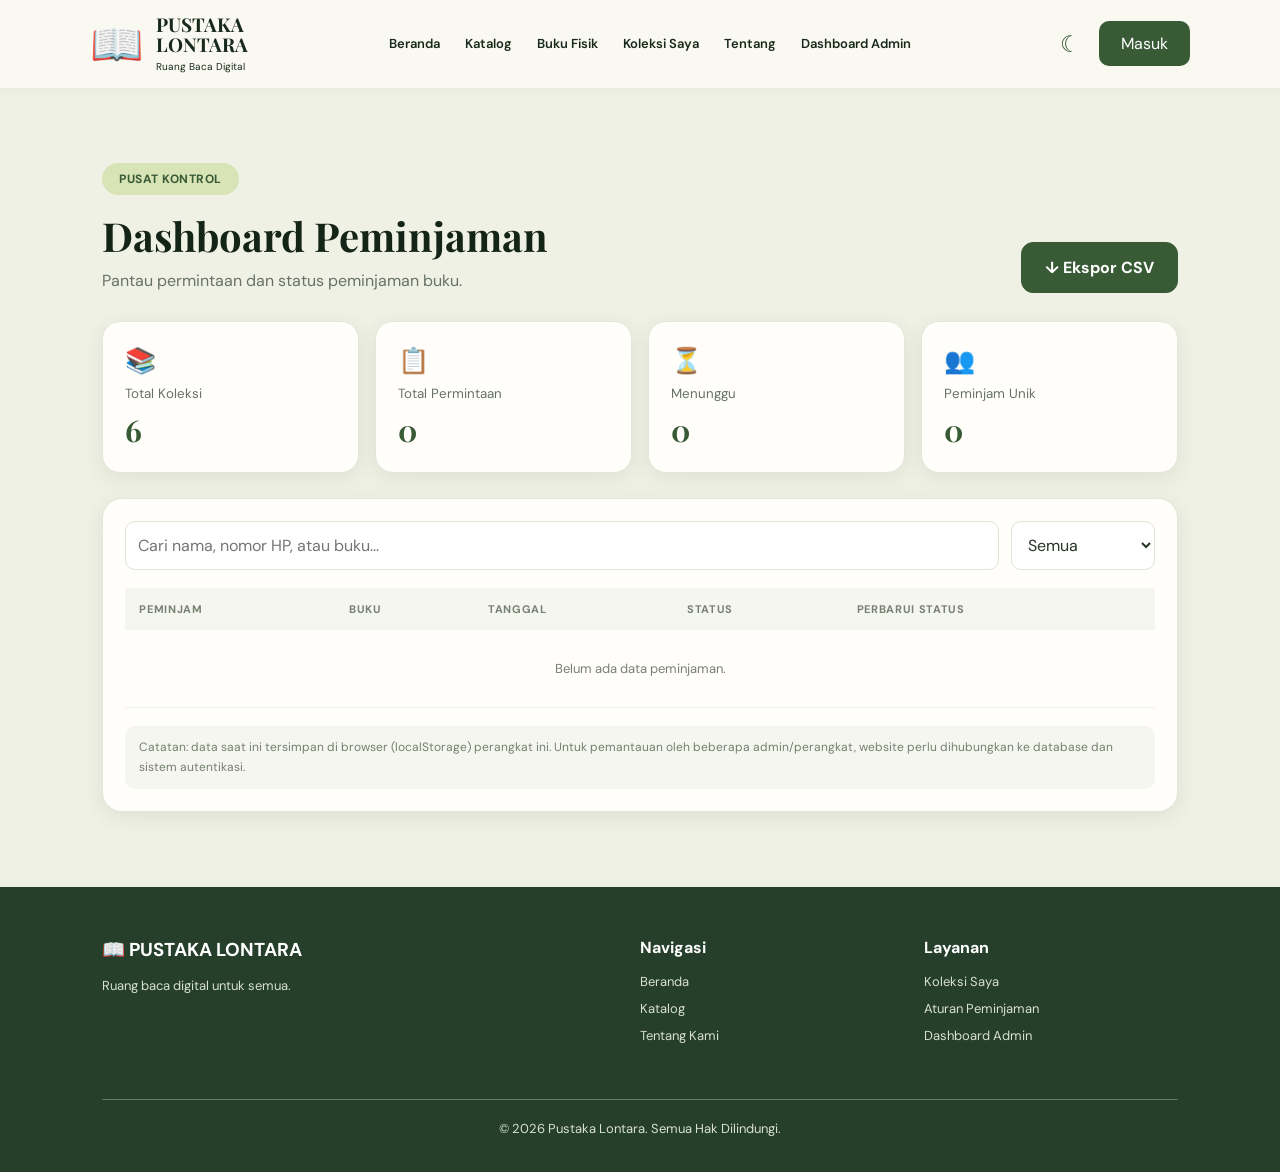
==== admin.html @ 82a14601 "Add files via upload" ====
<!DOCTYPE html><html lang="id"><head><meta charset="UTF-8"><meta name="viewport" content="width=device-width, initial-scale=1.0"><title>Dashboard Admin | Pustaka Lontara</title><link rel="stylesheet" href="style.css"><link rel="preconnect" href="https://fonts.googleapis.com"><link href="https://fonts.googleapis.com/css2?family=DM+Sans:wght@400;500;600;700&family=Playfair+Display:wght@600;700;800&display=swap" rel="stylesheet"></head><body><header class="navbar">
<a href="index.html" class="logo"><span class="logo-icon">📖</span><span><strong>PUSTAKA<br>LONTARA</strong><small>Ruang Baca Digital</small></span></a>
<nav id="navMenu"><a href="index.html">Beranda</a><a href="katalog.html">Katalog</a><a href="buku-fisik.html">Buku Fisik</a><a href="koleksi.html">Koleksi Saya</a><a href="tentang.html">Tentang</a><a href="admin.html">Dashboard Admin</a></nav>
<div class="nav-actions"><button id="themeToggle" class="theme-btn" title="Ganti tema">☾</button><button id="loginBtn" class="login-btn">Masuk</button><button id="menuToggle" class="menu-btn">☰</button></div></header><main><section class="admin-section section page-section"><div class="admin-heading"><div><span class="eyebrow">PUSAT KONTROL</span><h2>Dashboard Peminjaman</h2><p class="section-desc">Pantau permintaan dan status peminjaman buku.</p></div><button class="btn-primary" id="exportBorrow">↓ Ekspor CSV</button></div><div class="stats-grid"><article class="stat-card"><span>📚</span><small>Total Koleksi</small><strong id="statTotal">0</strong></article><article class="stat-card"><span>📋</span><small>Total Permintaan</small><strong id="statBorrow">0</strong></article><article class="stat-card"><span>⏳</span><small>Menunggu</small><strong id="statWaiting">0</strong></article><article class="stat-card"><span>👥</span><small>Peminjam Unik</small><strong id="statUsers">0</strong></article></div><div class="admin-panel"><div class="admin-tools"><input id="adminSearch" type="search" placeholder="Cari nama, nomor HP, atau buku..."><select id="statusFilter"><option>Semua</option><option>Menunggu</option><option>Disetujui</option><option>Dikembalikan</option></select></div><div class="table-wrap"><table class="borrow-table"><thead><tr><th>Peminjam</th><th>Buku</th><th>Tanggal</th><th>Status</th><th>Perbarui Status</th></tr></thead><tbody id="borrowTableBody"></tbody></table></div><p class="admin-note">Catatan: data saat ini tersimpan di browser (localStorage) perangkat ini. Untuk pemantauan oleh beberapa admin/perangkat, website perlu dihubungkan ke database dan sistem autentikasi.</p></div></section></main><footer class="footer"><div><h3>📖 PUSTAKA LONTARA</h3><p>Ruang baca digital untuk semua.</p></div><div><h4>Navigasi</h4><a href="index.html">Beranda</a><a href="katalog.html">Katalog</a><a href="tentang.html">Tentang Kami</a></div><div><h4>Layanan</h4><a href="koleksi.html">Koleksi Saya</a><a href="#" id="footerRules">Aturan Peminjaman</a><a href="admin.html">Dashboard Admin</a></div><p class="copyright">© 2026 Pustaka Lontara. Semua Hak Dilindungi.</p></footer><div class="modal" id="loginModal"><div class="modal-content"><button class="modal-close" data-close>×</button><h2>Masuk Pustaka Lontara</h2><form id="loginForm"><input id="loginName" placeholder="Nama lengkap" required><input id="loginEmail" type="email" placeholder="Email" required><button class="btn-primary" type="submit">Masuk</button></form><p class="modal-footer-text">Belum punya akun? <a href="#" id="registerBtn">Daftar di sini</a></p></div></div>
<div class="modal" id="borrowModal"><div class="modal-content"><button class="modal-close" data-close>×</button><h2>Formulir Peminjaman</h2><div id="selectedBookBadge" class="selected-book"></div><form id="borrowForm"><input id="borrowName" placeholder="Nama lengkap" required><input id="borrowPhone" type="tel" placeholder="Nomor HP / WhatsApp" required><textarea id="borrowAddress" placeholder="Alamat lengkap" required></textarea><button class="btn-primary" type="submit">Kirim Permintaan</button></form></div></div>
<div class="modal" id="rulesModal"><div class="modal-content"><button class="modal-close" data-close>×</button><h2>Aturan Peminjaman</h2><div class="rules-list"><p>1. Isi data peminjam dengan benar.</p><p>2. Tunggu konfirmasi dari admin.</p><p>3. Jaga buku yang dipinjam dengan baik.</p><p>4. Kembalikan buku sesuai waktu yang disepakati.</p></div></div></div>
<div class="modal" id="detailModal"><div class="modal-content detail-content"><button class="modal-close" data-close>×</button><img id="detailModalCover" src="" alt="Sampul buku"><div id="detailModalInfo"></div></div></div><div class="toast" id="toast"></div><script src="script.js"></script></body></html>
---- style.css ----
/* ==================================
   PUSTAKA LONTARA
   SAGE GREEN & IVORY
================================== */

:root {
  --sage: #718b58;
  --sage-dark: #385b36;
  --sage-light: #e8edda;
  --ivory: #faf9f1;
  --cream: #f0f0df;
  --text: #18291b;
  --white: #ffffff;
  --shadow: 0 5px 20px rgba(50, 70, 40, 0.09);
}

* {
  margin: 0;
  padding: 0;
  box-sizing: border-box;
}

html {
  scroll-behavior: smooth;
  scroll-padding-top: 90px;
}

body {
  font-family: "DM Sans", sans-serif;
  background: var(--ivory);
  color: var(--text);
}

a {
  text-decoration: none;
  color: inherit;
}

button,
input,
select,
textarea {
  font: inherit;
}

button {
  cursor: pointer;
}

/* NAVBAR */

.navbar {
  min-height: 85px;
  padding: 15px 7%;
  display: flex;
  align-items: center;
  justify-content: space-between;
  gap: 20px;
  background: var(--ivory);
  position: sticky;
  top: 0;
  z-index: 100;
  box-shadow: 0 2px 12px rgba(0,0,0,0.04);
}

.logo {
  display: flex;
  align-items: center;
  gap: 12px;
}

.logo-icon {
  font-size: 43px;
}

.logo strong {
  font-family: "Playfair Display", serif;
  font-size: 19px;
  line-height: 1.05;
  display: block;
}

.logo small {
  font-size: 10px;
  display: block;
  margin-top: 5px;
}

.navbar nav {
  display: flex;
  align-items: center;
  gap: 25px;
}

.navbar nav a {
  font-size: 13px;
  font-weight: 600;
  transition: 0.3s;
}

.navbar nav a:hover {
  color: var(--sage);
}

.nav-actions {
  display: flex;
  align-items: center;
  gap: 10px;
}

.theme-btn,
.menu-btn {
  border: none;
  background: transparent;
  font-size: 23px;
  color: var(--sage-dark);
  padding: 8px;
}

.login-btn {
  background: var(--sage-dark);
  color: white;
  border: none;
  padding: 12px 22px;
  border-radius: 10px;
}

.menu-btn {
  display: none;
}

/* HERO */

.hero {
  display: grid;
  grid-template-columns: 1fr 1fr;
  min-height: 510px;
  background: var(--sage-light);
  overflow: hidden;
}

.hero-content {
  padding: 75px 8% 55px 13%;
  display: flex;
  flex-direction: column;
  justify-content: center;
  align-items: flex-start;
}

.eyebrow {
  display: inline-block;
  background: #d8e3b6;
  color: var(--sage-dark);
  border-radius: 30px;
  padding: 8px 17px;
  font-size: 12px;
  font-weight: 700;
  letter-spacing: 0.5px;
}

.hero h1,
.section h2,
.about-content h2 {
  font-family: "Playfair Display", serif;
  color: #142518;
}

.hero h1 {
  font-size: clamp(36px, 4vw, 54px);
  line-height: 1.15;
  margin: 22px 0;
}

.hero-content > p {
  font-size: 16px;
  line-height: 1.7;
  color: #3d493d;
  max-width: 500px;
}

.hero-buttons {
  display: flex;
  gap: 15px;
  flex-wrap: wrap;
  margin-top: 25px;
}

.btn-primary,
.btn-outline {
  display: inline-block;
  padding: 14px 23px;
  border-radius: 12px;
  font-weight: 700;
  border: 1px solid var(--sage-dark);
  transition: 0.3s;
  text-align: center;
}

.btn-primary {
  background: var(--sage-dark);
  color: white;
}

.btn-primary:hover {
  background: #263f27;
  transform: translateY(-2px);
}

.btn-outline {
  color: var(--sage-dark);
}

.btn-outline:hover {
  background: white;
}

.hero-stats {
  display: flex;
  gap: 25px;
  margin-top: 35px;
  flex-wrap: wrap;
}

.hero-stats div {
  display: flex;
  flex-direction: column;
  border-right: 1px solid #aab99a;
  padding-right: 20px;
}

.hero-stats div:last-child {
  border: none;
}

.hero-stats strong {
  font-size: 17px;
}

.hero-stats span {
  font-size: 12px;
}

.hero-image {
  position: relative;
  min-height: 510px;
}

.hero-image > img {
  width: 100%;
  height: 100%;
  object-fit: cover;
}

.image-note {
  position: absolute;
  right: 5%;
  bottom: 15%;
  background: white;
  border-radius: 18px;
  padding: 15px 20px;
  display: flex;
  gap: 12px;
  align-items: center;
  box-shadow: var(--shadow);
}

.image-note span {
  font-size: 30px;
}

.image-note strong,
.image-note small {
  display: block;
}

.image-note small {
  font-size: 11px;
  margin-top: 4px;
}

/* SECTION UMUM */

.section {
  padding: 75px 8%;
}

.section h2 {
  font-size: clamp(28px, 4vw, 42px);
  text-align: center;
  margin: 15px 0 8px;
}

.center {
  display: table;
  margin: auto;
}

.section-desc {
  text-align: center;
  color: #687267;
  margin-bottom: 30px;
  line-height: 1.6;
}

/* KATEGORI */

.categories {
  background: #fffefa;
}

.category-grid {
  display: grid;
  grid-template-columns: repeat(4, 1fr);
  gap: 17px;
  margin-top: 35px;
}

.category-card {
  text-align: left;
  border: 1px solid #e1e5d5;
  background: #f5f6eb;
  border-radius: 20px;
  padding: 25px 20px;
  min-height: 175px;
  transition: 0.3s;
  color: var(--text);
}

.category-card:hover {
  transform: translateY(-5px);
  box-shadow: var(--shadow);
  border-color: var(--sage);
}

.category-card span {
  font-size: 35px;
  display: block;
  margin-bottom: 15px;
}

.category-card strong {
  display: block;
  font-size: 18px;
  margin-bottom: 7px;
}

.category-card small {
  font-size: 13px;
  line-height: 1.5;
  color: #5d675b;
}

/* KATALOG */

.catalog {
  background: #f0f1e5;
}

.filter-bar {
  display: flex;
  gap: 12px;
  margin: 30px 0 18px;
}

.filter-bar input {
  flex: 1;
}

.filter-bar input,
.filter-bar select,
.modal input,
.modal textarea {
  width: 100%;
  padding: 14px;
  border: 1px solid #e0e3d6;
  border-radius: 12px;
  background: white;
  outline: none;
  color: #263528;
}

.filter-bar input:focus,
.modal input:focus,
.modal textarea:focus {
  border-color: var(--sage);
}

.filter-options {
  display: flex;
  justify-content: space-between;
  flex-wrap: wrap;
  gap: 12px;
}

.filter-options > div {
  display: flex;
  flex-wrap: wrap;
  gap: 8px;
}

.filter-btn {
  padding: 9px 15px;
  border: 1px solid #cbd4bd;
  border-radius: 30px;
  background: transparent;
  color: var(--sage-dark);
  font-size: 12px;
  transition: 0.2s;
}

.filter-btn.active,
.filter-btn:hover {
  background: var(--sage-dark);
  color: white;
}

.book-count {
  margin: 25px 0 15px;
  font-size: 13px;
  color: #66705f;
}

/* KARTU BUKU */

.book-grid {
  display: grid;
  grid-template-columns: repeat(4, 1fr);
  gap: 22px;
}

.book-card {
  background: white;
  border-radius: 15px;
  overflow: hidden;
  box-shadow: var(--shadow);
  transition: 0.3s;
  min-width: 0;
}

.book-card:hover {
  transform: translateY(-5px);
}

.book-card img {
  width: 100%;
  height: 230px;
  object-fit: cover;
  display: block;
  cursor: pointer;
}

.book-card-content {
  padding: 16px;
}

.book-card-content h3 {
  font-family: "Playfair Display", serif;
  font-size: 17px;
  margin: 8px 0;
  color: #203522;
}

.book-card-content p {
  font-size: 12px;
  color: #687267;
  margin-bottom: 8px;
  line-height: 1.5;
}

.book-card button {
  width: 100%;
  padding: 10px;
  margin-top: 8px;
  background: var(--sage-dark);
  color: white;
  border: none;
  border-radius: 9px;
  transition: 0.2s;
  font-size: 12px;
  font-weight: 600;
}

.book-card button:hover {
  background: var(--sage);
}

.book-category {
  display: inline-block;
  padding: 5px 10px;
  background: var(--sage-light);
  color: var(--sage-dark);
  border-radius: 20px;
  font-size: 11px;
}

.empty-state {
  text-align: center;
  padding: 35px;
  color: #687267;
}

.empty-state span {
  font-size: 40px;
  display: block;
  margin-bottom: 10px;
}

/* BUKU FISIK */

.physical-section {
  background: #fffefa;
}

/* FAKTA MENARIK */

.fact-section {
  text-align: center;
  background: var(--sage-dark);
  color: white;
}

.fact-section h2 {
  font-family: "Playfair Display", serif;
  font-size: 30px;
  margin: 12px 0;
  color: white;
}

.fact-section p {
  line-height: 1.7;
  margin-bottom: 10px;
  cursor: pointer;
}

.fact-section small {
  color: #dce7d4;
  font-size: 11px;
}

.fact-icon {
  font-size: 35px;
}

/* KOLEKSI FAVORIT */

.wishlist-section {
  background: #f0f1e5;
}

/* TENTANG KAMI */

.about-section {
  display: grid;
  grid-template-columns: 1fr 1fr;
  align-items: center;
  gap: 45px;
  background: #fffefa;
}

.about-image img {
  width: 100%;
  height: 350px;
  object-fit: cover;
  border-radius: 22px;
}

.about-content h2 {
  font-size: 35px;
  text-align: left;
  margin: 20px 0;
}

.about-content p {
  color: #687267;
  line-height: 1.8;
  margin-bottom: 25px;
}

/* FOOTER */

.footer {
  background: #263f2b;
  color: white;
  padding: 50px 8% 25px;
  display: grid;
  grid-template-columns: 2fr 1fr 1fr;
  gap: 30px;
}

.footer h3,
.footer h4 {
  margin-bottom: 15px;
}

.footer p,
.footer a {
  display: block;
  color: #d7e0d1;
  font-size: 13px;
  margin-bottom: 10px;
}

.footer a:hover {
  color: white;
}

.copyright {
  grid-column: 1 / -1;
  text-align: center;
  border-top: 1px solid #647768;
  padding-top: 20px;
  margin-top: 15px;
}

/* MODAL */

.modal {
  display: none;
  position: fixed;
  inset: 0;
  background: rgba(0,0,0,0.55);
  z-index: 500;
  justify-content: center;
  align-items: center;
  padding: 18px;
}

.modal.show {
  display: flex;
}

.modal-content {
  background: var(--ivory);
  padding: 30px;
  width: 100%;
  max-width: 450px;
  max-height: 90vh;
  overflow-y: auto;
  border-radius: 20px;
  position: relative;
  color: var(--text);
}

.modal-content h2 {
  font-family: "Playfair Display", serif;
  margin-bottom: 20px;
  padding-right: 20px;
}

.modal-content form {
  display: grid;
  gap: 13px;
  margin-top: 15px;
}

.modal-content textarea {
  min-height: 90px;
  resize: vertical;
}

.modal-close {
  position: absolute;
  right: 15px;
  top: 10px;
  border: none;
  background: transparent;
  font-size: 28px;
  color: var(--text);
}

.modal-footer-text {
  margin-top: 18px;
  font-size: 13px;
}

.modal-footer-text a {
  color: var(--sage-dark);
  font-weight: 700;
}

.selected-book {
  background: var(--sage-light);
  border-radius: 10px;
  padding: 13px;
  font-size: 13px;
  line-height: 1.6;
}

.selected-book strong {
  display: block;
  font-size: 16px;
  color: var(--sage-dark);
}

.rules-list p {
  padding: 10px 0;
  border-bottom: 1px solid #e1e5d5;
  line-height: 1.5;
}

.detail-content img {
  width: 100%;
  max-height: 260px;
  object-fit: contain;
  margin-bottom: 15px;
  border-radius: 10px;
}

.detail-content p {
  line-height: 1.7;
  margin: 10px 0;
}

.detail-content .btn-primary {
  margin-top: 12px;
  cursor: pointer;
}

.detail-notice {
  padding: 10px;
  background: var(--sage-light);
  border-radius: 8px;
  color: var(--sage-dark);
  font-size: 13px;
}

/* TOAST */

.toast {
  position: fixed;
  bottom: 25px;
  left: 50%;
  transform: translate(-50%, 100px);
  background: var(--sage-dark);
  color: white;
  padding: 13px 22px;
  border-radius: 30px;
  z-index: 700;
  opacity: 0;
  transition: 0.3s;
  text-align: center;
  width: max-content;
  max-width: 90%;
  font-size: 13px;
}

.toast.show {
  opacity: 1;
  transform: translate(-50%, 0);
}

/* MODE GELAP */

body.dark-mode {
  --ivory: #18251c;
  --text: #edf1e8;
  --sage-light: #293b2b;
  background: #18251c;
  color: #edf1e8;
}

body.dark-mode .navbar,
body.dark-mode .categories,
body.dark-mode .physical-section,
body.dark-mode .about-section {
  background: #202f24;
}

body.dark-mode .hero,
body.dark-mode .catalog,
body.dark-mode .wishlist-section {
  background: #293b2b;
}

body.dark-mode .hero h1,
body.dark-mode .section h2,
body.dark-mode .about-content h2 {
  color: #edf1e8;
}

body.dark-mode .hero-content > p,
body.dark-mode .section-desc,
body.dark-mode .about-content p {
  color: #d3ddce;
}

body.dark-mode .category-card,
body.dark-mode .book-card,
body.dark-mode .modal-content {
  background: #304332;
  color: white;
}

body.dark-mode .category-card strong,
body.dark-mode .book-card-content h3 {
  color: white;
}

body.dark-mode .category-card small,
body.dark-mode .book-card-content p {
  color: #d3ddce;
}

body.dark-mode .navbar nav {
  background: #202f24;
}

body.dark-mode .filter-bar input,
body.dark-mode .filter-bar select {
  background: #304332;
  color: white;
  border-color: #526b53;
}

body.dark-mode .modal input,
body.dark-mode .modal textarea {
  background: #263a2b;
  color: white;
  border-color: #526b53;
}

body.dark-mode .modal-close {
  color: white;
}

/* RESPONSIVE TABLET */

@media (max-width: 900px) {
  .navbar {
    padding: 15px 5%;
  }

  .navbar nav {
    gap: 12px;
  }

  .navbar nav a {
    font-size: 11px;
  }

  .hero-content {
    padding: 50px 8%;
  }

  .book-grid {
    grid-template-columns: repeat(2, 1fr);
  }

  .category-grid {
    grid-template-columns: repeat(2, 1fr);
  }
}

/* RESPONSIVE HP */

@media (max-width: 650px) {
  .navbar {
    min-height: 72px;
    padding: 10px 5%;
  }

  .logo-icon {
    font-size: 34px;
  }

  .logo strong {
    font-size: 15px;
  }

  .logo small {
    font-size: 9px;
  }

  .navbar nav {
    display: none;
    position: absolute;
    top: 72px;
    left: 0;
    right: 0;
    background: var(--ivory);
    padding: 20px;
    flex-direction: column;
    align-items: flex-start;
    box-shadow: var(--shadow);
  }

  .navbar nav.open {
    display: flex;
  }

  .navbar nav a {
    font-size: 14px;
    padding: 8px;
  }

  .login-btn {
    display: none;
  }

  .menu-btn {
    display: block;
  }

  .hero {
    grid-template-columns: 1fr;
  }

  .hero-content {
    padding: 45px 7% 35px;
  }

  .hero h1 {
    font-size: 39px;
  }

  .hero-content > p {
    font-size: 14px;
  }

  .hero-image {
    min-height: 280px;
    height: 280px;
  }

  .image-note {
    bottom: 12px;
    right: 12px;
    padding: 10px 13px;
  }

  .hero-stats {
    gap: 13px;
  }

  .hero-stats div {
    padding-right: 12px;
  }

  .hero-stats strong {
    font-size: 14px;
  }

  .hero-stats span {
    font-size: 10px;
  }

  .section {
    padding: 50px 5%;
  }

  .section h2 {
    font-size: 30px;
  }

  .section-desc {
    font-size: 13px;
  }

  .category-grid {
    grid-template-columns: repeat(2, 1fr);
    gap: 12px;
  }

  .category-card {
    padding: 17px 13px;
    min-height: 155px;
  }

  .category-card span {
    font-size: 29px;
  }

  .category-card strong {
    font-size: 16px;
  }

  .category-card small {
    font-size: 11px;
  }

  .filter-bar {
    flex-direction: column;
  }

  .filter-options {
    flex-direction: column;
  }

  .filter-options > div {
    gap: 6px;
  }

  .filter-btn {
    font-size: 11px;
    padding: 8px 11px;
  }

  .book-grid {
    grid-template-columns: repeat(2, minmax(0, 1fr));
    gap: 12px;
  }

  .book-card img {
    height: 180px;
  }

  .book-card-content {
    padding: 11px;
  }

  .book-card-content h3 {
    font-size: 14px;
  }

  .book-card-content p {
    font-size: 11px;
  }

  .about-section {
    grid-template-columns: 1fr;
    gap: 25px;
  }

  .about-image img {
    height: 240px;
  }

  .about-content h2 {
    font-size: 29px;
  }

  .footer {
    grid-template-columns: 1fr 1fr;
    padding: 40px 6% 20px;
    gap: 25px;
  }

  .footer > div:first-child {
    grid-column: 1 / -1;
  }

  .copyright {
    font-size: 11px;
  }
}

/* HP KECIL */

@media (max-width: 380px) {
  .hero h1 {
    font-size: 33px;
  }

  .hero-buttons {
    gap: 9px;
  }

  .btn-primary,
  .btn-outline {
    padding: 12px 14px;
    font-size: 12px;
  }

  .category-grid,
  .book-grid {
    grid-template-columns: 1fr;
  }

  .category-card {
    min-height: auto;
  }

  .book-card img {
    height: 230px;
  }

  .footer {
    grid-template-columns: 1fr;
  }

  .footer > div:first-child {
    grid-column: auto;
  }
}
/* MULTI-PAGE POLISH */
.navbar nav a{padding:10px 0;position:relative}.navbar nav a::after{content:"";position:absolute;left:0;bottom:2px;width:0;height:2px;background:var(--sage);transition:.25s}.navbar nav a:hover::after{width:100%}
.page-section{min-height:calc(100vh - 170px)}.center-action{text-align:center;margin-top:32px}.btn-soft{background:#edf1e6!important;color:#385b36!important;border:1px solid #dce4d2!important}
.book-card{border:1px solid rgba(90,110,75,.08)}.book-card img{transition:transform .4s}.book-card:hover img{transform:scale(1.025)}
.admin-section{background:#f0f1e5}.admin-heading{display:flex;align-items:flex-end;justify-content:space-between;gap:20px;margin-bottom:28px}.admin-heading h2{font-family:"Playfair Display",serif;font-size:clamp(28px,4vw,40px);margin:14px 0 6px}.admin-heading .section-desc{text-align:left;margin:0}
.stats-grid{display:grid;grid-template-columns:repeat(4,1fr);gap:16px;margin:25px 0}.stat-card{background:#fffefa;border:1px solid #e3e7d9;border-radius:18px;padding:22px;box-shadow:var(--shadow);display:grid;gap:8px}.stat-card span{font-size:25px}.stat-card small{color:#687267}.stat-card strong{font-family:"Playfair Display",serif;font-size:30px;color:#385b36}
.admin-panel{background:#fffefa;border:1px solid #e3e7d9;border-radius:20px;padding:22px;box-shadow:var(--shadow)}.admin-tools{display:flex;gap:12px;margin-bottom:18px}.admin-tools input,.admin-tools select,.borrow-table select{border:1px solid #e0e3d6;border-radius:10px;padding:12px;background:white;color:#263528}.admin-tools input{flex:1;min-width:0}
.table-wrap{overflow-x:auto}.borrow-table{width:100%;border-collapse:collapse;min-width:700px;text-align:left}.borrow-table th{font-size:11px;text-transform:uppercase;letter-spacing:.06em;color:#778171;background:#f5f6ef;padding:14px}.borrow-table td{padding:15px 14px;border-bottom:1px solid #edf0e7;font-size:13px;vertical-align:middle}.borrow-table td small{display:block;color:#7a8475;margin-top:5px}
.status{display:inline-block;padding:6px 10px;border-radius:30px;font-size:11px;font-weight:700;background:#fff0d8;color:#98651c}.status-disetujui{background:#e3efdf;color:#38633b}.status-dikembalikan{background:#e8edf4;color:#4b627e}.table-empty{text-align:center;color:#788174;padding:30px!important}
.admin-note{font-size:12px;line-height:1.6;color:#75806f;margin-top:18px;padding:12px 14px;background:#f5f6ef;border-radius:10px}
body.dark-mode .admin-section{background:#293b2b}body.dark-mode .stat-card,body.dark-mode .admin-panel{background:#304332;border-color:#526b53}body.dark-mode .stat-card strong{color:#dce8d3}body.dark-mode .borrow-table th{background:#263a2b;color:#d3ddce}body.dark-mode .borrow-table td{border-color:#526b53}body.dark-mode .admin-tools input,body.dark-mode .admin-tools select,body.dark-mode .borrow-table select{background:#263a2b;color:white;border-color:#526b53}body.dark-mode .admin-note{background:#263a2b;color:#d3ddce}
@media(max-width:900px){.stats-grid{grid-template-columns:repeat(2,1fr)}.navbar nav{gap:12px}}
@media(max-width:650px){.admin-heading{align-items:flex-start;flex-direction:column}.admin-tools{flex-direction:column}.stats-grid{gap:10px}.stat-card{padding:16px}.stat-card strong{font-size:25px}}
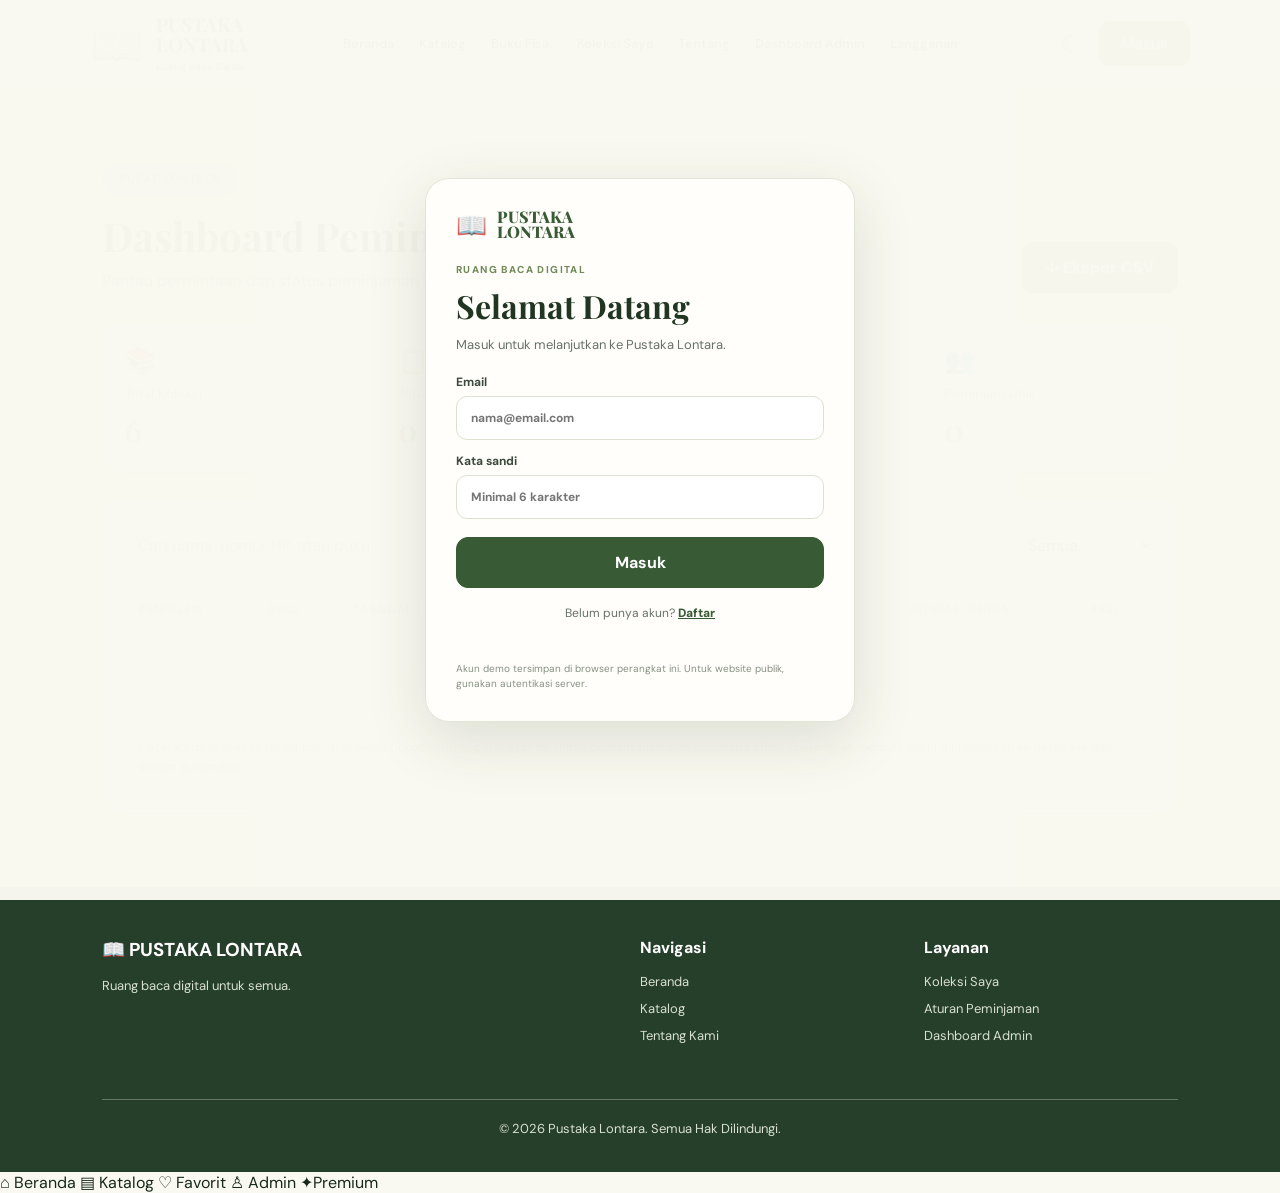
==== commit f78eafc5: "Add files via upload" ====
--- a/admin.html
+++ b/admin.html
@@ -1,7 +1,7 @@
 <!DOCTYPE html><html lang="id"><head><meta charset="UTF-8"><meta name="viewport" content="width=device-width, initial-scale=1.0"><title>Dashboard Admin | Pustaka Lontara</title><link rel="stylesheet" href="style.css"><link rel="preconnect" href="https://fonts.googleapis.com"><link href="https://fonts.googleapis.com/css2?family=DM+Sans:wght@400;500;600;700&family=Playfair+Display:wght@600;700;800&display=swap" rel="stylesheet"></head><body><header class="navbar">
 <a href="index.html" class="logo"><span class="logo-icon">📖</span><span><strong>PUSTAKA<br>LONTARA</strong><small>Ruang Baca Digital</small></span></a>
 <nav id="navMenu"><a href="index.html">Beranda</a><a href="katalog.html">Katalog</a><a href="buku-fisik.html">Buku Fisik</a><a href="koleksi.html">Koleksi Saya</a><a href="tentang.html">Tentang</a><a href="admin.html">Dashboard Admin</a></nav>
-<div class="nav-actions"><button id="themeToggle" class="theme-btn" title="Ganti tema">☾</button><button id="loginBtn" class="login-btn">Masuk</button><button id="menuToggle" class="menu-btn">☰</button></div></header><main><section class="admin-section section page-section"><div class="admin-heading"><div><span class="eyebrow">PUSAT KONTROL</span><h2>Dashboard Peminjaman</h2><p class="section-desc">Pantau permintaan dan status peminjaman buku.</p></div><button class="btn-primary" id="exportBorrow">↓ Ekspor CSV</button></div><div class="stats-grid"><article class="stat-card"><span>📚</span><small>Total Koleksi</small><strong id="statTotal">0</strong></article><article class="stat-card"><span>📋</span><small>Total Permintaan</small><strong id="statBorrow">0</strong></article><article class="stat-card"><span>⏳</span><small>Menunggu</small><strong id="statWaiting">0</strong></article><article class="stat-card"><span>👥</span><small>Peminjam Unik</small><strong id="statUsers">0</strong></article></div><div class="admin-panel"><div class="admin-tools"><input id="adminSearch" type="search" placeholder="Cari nama, nomor HP, atau buku..."><select id="statusFilter"><option>Semua</option><option>Menunggu</option><option>Disetujui</option><option>Dikembalikan</option></select></div><div class="table-wrap"><table class="borrow-table"><thead><tr><th>Peminjam</th><th>Buku</th><th>Tanggal</th><th>Status</th><th>Perbarui Status</th></tr></thead><tbody id="borrowTableBody"></tbody></table></div><p class="admin-note">Catatan: data saat ini tersimpan di browser (localStorage) perangkat ini. Untuk pemantauan oleh beberapa admin/perangkat, website perlu dihubungkan ke database dan sistem autentikasi.</p></div></section></main><footer class="footer"><div><h3>📖 PUSTAKA LONTARA</h3><p>Ruang baca digital untuk semua.</p></div><div><h4>Navigasi</h4><a href="index.html">Beranda</a><a href="katalog.html">Katalog</a><a href="tentang.html">Tentang Kami</a></div><div><h4>Layanan</h4><a href="koleksi.html">Koleksi Saya</a><a href="#" id="footerRules">Aturan Peminjaman</a><a href="admin.html">Dashboard Admin</a></div><p class="copyright">© 2026 Pustaka Lontara. Semua Hak Dilindungi.</p></footer><div class="modal" id="loginModal"><div class="modal-content"><button class="modal-close" data-close>×</button><h2>Masuk Pustaka Lontara</h2><form id="loginForm"><input id="loginName" placeholder="Nama lengkap" required><input id="loginEmail" type="email" placeholder="Email" required><button class="btn-primary" type="submit">Masuk</button></form><p class="modal-footer-text">Belum punya akun? <a href="#" id="registerBtn">Daftar di sini</a></p></div></div>
+<div class="nav-actions"><button id="themeToggle" class="theme-btn" title="Ganti tema">☾</button><button id="loginBtn" class="login-btn">Masuk</button><button id="menuToggle" class="menu-btn">☰</button></div></header><main><section class="admin-section section page-section"><div class="admin-heading"><div><span class="eyebrow">PUSAT KONTROL</span><h2>Dashboard Peminjaman</h2><p class="section-desc">Pantau permintaan dan status peminjaman buku.</p></div><button class="btn-primary" id="exportBorrow">↓ Ekspor CSV</button></div><div class="stats-grid"><article class="stat-card"><span>📚</span><small>Total Koleksi</small><strong id="statTotal">0</strong></article><article class="stat-card"><span>📋</span><small>Total Permintaan</small><strong id="statBorrow">0</strong></article><article class="stat-card"><span>⏳</span><small>Menunggu</small><strong id="statWaiting">0</strong></article><article class="stat-card"><span>👥</span><small>Peminjam Unik</small><strong id="statUsers">0</strong></article></div><div class="admin-panel"><div class="admin-tools"><input id="adminSearch" type="search" placeholder="Cari nama, nomor HP, atau buku..."><select id="statusFilter"><option>Semua</option><option>Menunggu</option><option>Disetujui</option><option>Dikembalikan</option></select></div><div class="table-wrap"><table class="borrow-table"><thead><tr><th>Peminjam</th><th>Buku</th><th>Tanggal</th><th>Status</th><th>Perbarui Status</th><th>Estimasi Denda</th><th>Aksi</th></tr></thead><tbody id="borrowTableBody"></tbody></table></div><p class="admin-note">Catatan: data saat ini tersimpan di browser (localStorage) perangkat ini. Untuk pemantauan oleh beberapa admin/perangkat, website perlu dihubungkan ke database dan sistem autentikasi.</p></div></section></main><footer class="footer"><div><h3>📖 PUSTAKA LONTARA</h3><p>Ruang baca digital untuk semua.</p></div><div><h4>Navigasi</h4><a href="index.html">Beranda</a><a href="katalog.html">Katalog</a><a href="tentang.html">Tentang Kami</a></div><div><h4>Layanan</h4><a href="koleksi.html">Koleksi Saya</a><a href="#" id="footerRules">Aturan Peminjaman</a><a href="admin.html">Dashboard Admin</a></div><p class="copyright">© 2026 Pustaka Lontara. Semua Hak Dilindungi.</p></footer><div class="modal" id="loginModal"><div class="modal-content"><button class="modal-close" data-close>×</button><h2>Masuk Pustaka Lontara</h2><form id="loginForm"><input id="loginName" placeholder="Nama lengkap" required><input id="loginEmail" type="email" placeholder="Email" required><button class="btn-primary" type="submit">Masuk</button></form><p class="modal-footer-text">Belum punya akun? <a href="#" id="registerBtn">Daftar di sini</a></p></div></div>
 <div class="modal" id="borrowModal"><div class="modal-content"><button class="modal-close" data-close>×</button><h2>Formulir Peminjaman</h2><div id="selectedBookBadge" class="selected-book"></div><form id="borrowForm"><input id="borrowName" placeholder="Nama lengkap" required><input id="borrowPhone" type="tel" placeholder="Nomor HP / WhatsApp" required><textarea id="borrowAddress" placeholder="Alamat lengkap" required></textarea><button class="btn-primary" type="submit">Kirim Permintaan</button></form></div></div>
 <div class="modal" id="rulesModal"><div class="modal-content"><button class="modal-close" data-close>×</button><h2>Aturan Peminjaman</h2><div class="rules-list"><p>1. Isi data peminjam dengan benar.</p><p>2. Tunggu konfirmasi dari admin.</p><p>3. Jaga buku yang dipinjam dengan baik.</p><p>4. Kembalikan buku sesuai waktu yang disepakati.</p></div></div></div>
-<div class="modal" id="detailModal"><div class="modal-content detail-content"><button class="modal-close" data-close>×</button><img id="detailModalCover" src="" alt="Sampul buku"><div id="detailModalInfo"></div></div></div><div class="toast" id="toast"></div><script src="script.js"></script></body></html>+<div class="modal" id="detailModal"><div class="modal-content detail-content"><button class="modal-close" data-close>×</button><img id="detailModalCover" src="" alt="Sampul buku"><div id="detailModalInfo"></div></div></div><div class="toast" id="toast"></div><script src="script.js"></script><script src="enhancements.js"></script></body></html>
--- a/style.css
+++ b/style.css
@@ -1095,3 +1095,506 @@
 body.dark-mode .admin-section{background:#293b2b}body.dark-mode .stat-card,body.dark-mode .admin-panel{background:#304332;border-color:#526b53}body.dark-mode .stat-card strong{color:#dce8d3}body.dark-mode .borrow-table th{background:#263a2b;color:#d3ddce}body.dark-mode .borrow-table td{border-color:#526b53}body.dark-mode .admin-tools input,body.dark-mode .admin-tools select,body.dark-mode .borrow-table select{background:#263a2b;color:white;border-color:#526b53}body.dark-mode .admin-note{background:#263a2b;color:#d3ddce}
 @media(max-width:900px){.stats-grid{grid-template-columns:repeat(2,1fr)}.navbar nav{gap:12px}}
 @media(max-width:650px){.admin-heading{align-items:flex-start;flex-direction:column}.admin-tools{flex-direction:column}.stats-grid{gap:10px}.stat-card{padding:16px}.stat-card strong{font-size:25px}}
+
+
+/* ==========================================================
+   MOBILE REFINEMENT — PUSTAKA LONTARA
+   Desktop styling and original sage/ivory identity retained.
+   Mobile layout is reorganized to follow the supplied reference.
+========================================================== */
+
+/* Keep the desktop layout intact; these rules apply only to phones. */
+@media (max-width: 650px) {
+  html { scroll-padding-top: 76px; }
+  body {
+    padding-bottom: calc(76px + env(safe-area-inset-bottom));
+    overflow-x: hidden;
+  }
+
+  .navbar {
+    min-height: 68px;
+    height: 68px;
+    padding: 8px 16px;
+    gap: 8px;
+    display: flex;
+    position: sticky;
+    top: 0;
+    background: var(--ivory);
+    box-shadow: 0 2px 12px rgba(30, 45, 30, .07);
+  }
+  .logo { gap: 8px; min-width: 0; }
+  .logo-icon { font-size: 29px; }
+  .logo strong { font-size: 14px; line-height: 1; }
+  .logo small { font-size: 8px; margin-top: 3px; }
+  .nav-actions { margin-left: auto; gap: 5px; }
+  .theme-btn { font-size: 19px; padding: 6px; }
+  .login-btn { display: none !important; }
+  .menu-btn {
+    display: inline-flex;
+    align-items: center;
+    justify-content: center;
+    width: 36px;
+    height: 36px;
+    padding: 0;
+    font-size: 21px;
+    border-radius: 50%;
+    background: var(--sage-light);
+  }
+  .navbar nav {
+    display: none;
+    position: absolute;
+    top: 68px;
+    left: 10px;
+    right: 10px;
+    padding: 12px 16px;
+    border: 1px solid rgba(90,110,75,.12);
+    border-radius: 14px;
+    background: var(--ivory);
+    box-shadow: 0 12px 30px rgba(20,35,20,.14);
+    flex-direction: column;
+    align-items: stretch;
+    gap: 2px;
+    z-index: 150;
+  }
+  .navbar nav.open { display: flex; }
+  .navbar nav a {
+    padding: 11px 4px;
+    font-size: 13px;
+    border-bottom: 1px solid rgba(90,110,75,.10);
+  }
+  .navbar nav a:last-child { border-bottom: 0; }
+
+  /* Bottom app navigation similar to the reference, without changing desktop. */
+  .mobile-bottom-nav {
+    position: fixed;
+    z-index: 300;
+    left: 0;
+    right: 0;
+    bottom: 0;
+    min-height: 66px;
+    padding: 7px 8px calc(7px + env(safe-area-inset-bottom));
+    display: grid;
+    grid-template-columns: repeat(4, 1fr);
+    align-items: center;
+    background: rgba(250,249,241,.97);
+    border-top: 1px solid rgba(90,110,75,.13);
+    box-shadow: 0 -5px 20px rgba(35,45,30,.07);
+    backdrop-filter: blur(12px);
+  }
+  .mobile-bottom-nav a {
+    display: flex;
+    min-width: 0;
+    flex-direction: column;
+    align-items: center;
+    justify-content: center;
+    gap: 3px;
+    color: #92998e;
+    font-size: 9px;
+    font-weight: 600;
+    text-decoration: none;
+    line-height: 1.2;
+  }
+  .mobile-bottom-nav a .mobile-nav-icon { font-size: 19px; line-height: 1; }
+  .mobile-bottom-nav a.active { color: var(--sage-dark); }
+  .mobile-bottom-nav a.active .mobile-nav-icon { transform: translateY(-1px); }
+  body.dark-mode .mobile-bottom-nav {
+    background: rgba(32,47,36,.97);
+    border-color: #526b53;
+  }
+  body.dark-mode .mobile-bottom-nav a { color: #aab7a5; }
+  body.dark-mode .mobile-bottom-nav a.active { color: #e2edda; }
+
+  .section { padding: 32px 16px; }
+  .section h2 {
+    text-align: left;
+    font-size: 25px;
+    line-height: 1.2;
+    margin: 9px 0 7px;
+  }
+  .section-desc {
+    text-align: left;
+    font-size: 12px;
+    margin-bottom: 18px;
+  }
+
+  /* Keep the original hero design, just stack it neatly on phones. */
+  .hero { grid-template-columns: 1fr; }
+  .hero-content { padding: 32px 18px 25px; }
+  .hero h1 { font-size: clamp(30px, 8vw, 38px); margin: 15px 0; }
+  .hero-content > p { font-size: 13px; line-height: 1.65; }
+  .hero-buttons { gap: 9px; margin-top: 18px; }
+  .hero-image { min-height: 210px; height: 210px; }
+  .hero-stats { margin-top: 22px; gap: 10px; }
+  .hero-stats div { padding-right: 10px; }
+  .hero-stats strong { font-size: 13px; }
+  .hero-stats span { font-size: 9px; }
+
+  .category-grid {
+    display: flex;
+    gap: 10px;
+    overflow-x: auto;
+    padding: 2px 1px 10px;
+    scroll-snap-type: x mandatory;
+    scrollbar-width: none;
+  }
+  .category-grid::-webkit-scrollbar { display: none; }
+  .category-card {
+    flex: 0 0 112px;
+    min-height: 112px;
+    padding: 13px 11px;
+    border-radius: 16px;
+    scroll-snap-align: start;
+  }
+  .category-card span { font-size: 24px; margin-bottom: 8px; }
+  .category-card strong { font-size: 13px; }
+  .category-card small { font-size: 9px; line-height: 1.35; }
+
+  /* Search field and filter chips become compact and horizontally scrollable. */
+  .filter-bar {
+    display: flex;
+    flex-direction: column;
+    gap: 8px;
+    margin: 18px 0 12px;
+  }
+  .filter-bar input {
+    min-height: 42px;
+    border-radius: 24px;
+    padding: 10px 15px;
+    font-size: 12px;
+  }
+  .filter-bar select {
+    min-height: 38px;
+    padding: 8px 12px;
+    font-size: 11px;
+    border-radius: 20px;
+  }
+  .filter-options {
+    display: block;
+    overflow: visible;
+  }
+  .filter-options > div {
+    display: flex;
+    flex-wrap: nowrap;
+    overflow-x: auto;
+    gap: 7px;
+    padding: 2px 1px 8px;
+    margin-bottom: 5px;
+    scrollbar-width: none;
+    -webkit-overflow-scrolling: touch;
+  }
+  .filter-options > div::-webkit-scrollbar { display: none; }
+  .filter-btn {
+    flex: 0 0 auto;
+    white-space: nowrap;
+    font-size: 10px;
+    padding: 7px 12px;
+    border-radius: 18px;
+  }
+  .book-count { font-size: 10px; margin: 8px 0 10px; }
+
+  /* Two-column book covers on every phone width, including narrow phones. */
+  .book-grid {
+    display: grid;
+    grid-template-columns: repeat(2, minmax(0, 1fr)) !important;
+    gap: 12px;
+    align-items: start;
+  }
+  .book-card {
+    min-width: 0;
+    border-radius: 13px;
+    overflow: hidden;
+    box-shadow: 0 3px 13px rgba(50,70,40,.08);
+  }
+  .book-card img {
+    display: block;
+    width: 100%;
+    height: auto;
+    aspect-ratio: 3 / 4;
+    object-fit: cover;
+  }
+  .book-card-content { padding: 8px 9px 10px; }
+  .book-category { font-size: 8px; padding: 3px 7px; }
+  .book-card-content h3 {
+    font-size: 12px;
+    line-height: 1.3;
+    margin: 5px 0 4px;
+    display: -webkit-box;
+    -webkit-line-clamp: 2;
+    -webkit-box-orient: vertical;
+    overflow: hidden;
+    min-height: 31px;
+  }
+  .book-card-content p {
+    font-size: 9px;
+    line-height: 1.35;
+    margin-bottom: 4px;
+  }
+  .book-card button {
+    font-size: 9px;
+    padding: 8px 5px;
+    margin-top: 5px;
+    border-radius: 8px;
+  }
+  .book-card button + button { margin-top: 5px; }
+
+  .wishlist-section, .catalog { min-height: 75vh; }
+  .about-section { grid-template-columns: 1fr; gap: 18px; }
+  .about-image img { height: 210px; }
+  .about-content h2 { font-size: 27px; text-align: left; }
+  .about-content p { font-size: 13px; line-height: 1.65; }
+
+  .footer {
+    grid-template-columns: 1fr 1fr;
+    padding: 30px 18px 20px;
+    gap: 18px;
+  }
+  .footer > div:first-child { grid-column: 1 / -1; }
+  .footer h3 { font-size: 15px; }
+  .footer h4 { font-size: 12px; }
+  .footer p, .footer a { font-size: 10px; }
+
+  .admin-heading { align-items: flex-start; flex-direction: column; }
+  .stats-grid { grid-template-columns: repeat(2, minmax(0,1fr)); gap: 9px; }
+  .stat-card { padding: 13px; border-radius: 13px; }
+  .stat-card span { font-size: 20px; }
+  .stat-card small { font-size: 10px; }
+  .stat-card strong { font-size: 23px; }
+  .admin-panel { padding: 12px; border-radius: 14px; }
+  .admin-tools { flex-direction: column; gap: 8px; }
+  .admin-tools input, .admin-tools select { width: 100%; min-height: 40px; }
+  .table-wrap { overflow-x: auto; }
+  .borrow-table { min-width: 650px; }
+  .admin-note { font-size: 10px; }
+
+  .modal { padding: 12px; }
+  .modal-content { padding: 22px 18px; border-radius: 16px; max-height: 84vh; }
+  .toast { bottom: 82px; font-size: 11px; }
+}
+
+/* On small phones, preserve the reference's two-column book layout. */
+@media (max-width: 380px) {
+  .book-grid { grid-template-columns: repeat(2, minmax(0, 1fr)) !important; }
+  .book-card img { height: auto; aspect-ratio: 3 / 4; }
+  .category-grid { display: flex; }
+  .category-card { flex-basis: 104px; min-height: 108px; }
+  .section { padding-left: 13px; padding-right: 13px; }
+}
+
+/* Avoid accidental horizontal overflow from long labels or tables. */
+@media (max-width: 650px) {
+  img, video, iframe { max-width: 100%; }
+  .page-section, main, .section { min-width: 0; }
+  .book-card-content, .book-card-content h3 { overflow-wrap: anywhere; }
+}
+
+
+/* Login stays visible on phones; preserve the original sage button style. */
+@media (max-width: 650px) {
+  .nav-actions { flex-shrink: 0; }
+  .login-btn {
+    display: inline-block !important;
+    padding: 8px 11px;
+    min-height: 34px;
+    border-radius: 9px;
+    font-size: 11px;
+    white-space: nowrap;
+  }
+  .navbar { gap: 6px; }
+  .logo { flex: 1 1 auto; }
+  .logo strong { font-size: 12px; }
+  .logo small { font-size: 7px; }
+  .logo-icon { font-size: 25px; }
+  .nav-actions { gap: 2px; }
+  .theme-btn { padding: 5px; font-size: 17px; }
+  .menu-btn { width: 32px; height: 32px; font-size: 18px; }
+}
+.delete-borrow-btn {
+  border: 1px solid #d9a5a5;
+  color: #9c3434;
+  background: #fff4f2;
+  border-radius: 8px;
+  padding: 8px 11px;
+  font-size: 12px;
+  font-weight: 700;
+  white-space: nowrap;
+}
+.delete-borrow-btn:hover { background: #fbe2df; }
+body.dark-mode .delete-borrow-btn {
+  color: #ffd9d5;
+  background: #633b3b;
+  border-color: #8e5b5b;
+}
+@media (max-width: 650px) {
+  .borrow-table { min-width: 760px; }
+  .delete-borrow-btn { padding: 9px 12px; }
+}
+
+/* LOGIN, MEMBERSHIP AND POLICY — keep original sage/ivory palette */
+.auth-gate{display:none;position:fixed;inset:0;z-index:10000;overflow-y:auto;background:rgba(250,249,241,.98);align-items:center;justify-content:center;padding:22px}.auth-gate.visible{display:flex}.auth-card{width:min(100%,430px);background:#fffefa;border:1px solid #e1e5d5;border-radius:24px;padding:30px;box-shadow:0 18px 60px rgba(36,55,32,.14)}.auth-brand{display:flex;align-items:center;gap:10px;color:var(--sage-dark);font-family:"Playfair Display",serif;font-size:25px;font-weight:800;line-height:.95}.auth-brand span{font-size:16px}.auth-kicker{margin-top:24px;color:var(--sage);font-size:10px;font-weight:800;letter-spacing:1.4px}.auth-card h1{font-family:"Playfair Display",serif;font-size:32px;color:#203522;margin:8px 0}.auth-intro{font-size:13px;line-height:1.6;color:#687267;margin-bottom:18px}.auth-form{display:grid;gap:13px}.auth-form label{display:grid;gap:6px;font-size:12px;font-weight:700;color:#3d493d}.auth-form input{width:100%;padding:13px 14px;border:1px solid #dce2d2;border-radius:11px;background:white;color:#263528}.auth-form button{width:100%;margin-top:5px}.auth-switch{font-size:12px;text-align:center;margin-top:17px;color:#687267}.auth-switch button{border:0;background:none;color:var(--sage-dark);font-weight:800;text-decoration:underline}.auth-error{min-height:18px;color:#b33a43;font-size:12px;margin-top:8px}.auth-footnote{display:block;color:#879083;font-size:10px;line-height:1.5;margin-top:14px}.auth-locked{overflow:hidden}.membership-page{min-height:70vh}.membership-page h2{text-align:left}.membership-grid{display:grid;grid-template-columns:repeat(2,minmax(0,1fr));gap:18px;margin:28px 0}.membership-card,.membership-panel{background:#fffefa;border:1px solid #e1e5d5;border-radius:20px;padding:24px;box-shadow:var(--shadow)}.membership-card h3,.membership-panel h3{font-family:"Playfair Display",serif;font-size:23px;margin:12px 0}.membership-card>strong{font-size:27px;color:var(--sage-dark)}.membership-card>strong small{font-size:12px}.membership-card p,.membership-panel p{font-size:13px;color:#687267;line-height:1.7;margin:12px 0 18px}.membership-card button{width:100%}.plan-label{font-size:10px;letter-spacing:1px;font-weight:800;color:var(--sage)}.featured-plan{border:2px solid var(--sage);background:var(--sage-light)}.membership-panel{margin-top:16px}.subscription-admin-panel{margin-top:22px}.approve-sub-btn{border:0;border-radius:8px;background:var(--sage-dark);color:white;padding:8px 10px;font-size:11px}.delete-borrow-btn{border:0;border-radius:8px;background:#a74646;color:white;padding:8px 10px;font-size:11px;white-space:nowrap}
+@media(max-width:650px){.auth-card{padding:23px 19px;border-radius:19px}.auth-card h1{font-size:28px}.membership-grid{grid-template-columns:1fr;gap:12px}.membership-card,.membership-panel{padding:18px}.membership-page h2{font-size:27px}.mobile-bottom-nav{grid-template-columns:repeat(5,1fr)!important}.subscription-admin-panel{padding:12px}.auth-gate{padding:13px}}
+body.dark-mode .auth-gate{background:rgba(28,43,31,.98)}body.dark-mode .auth-card,body.dark-mode .membership-card,body.dark-mode .membership-panel{background:#304332;border-color:#526b53;color:#e8eee3}body.dark-mode .auth-card h1,body.dark-mode .membership-card h3,body.dark-mode .membership-panel h3{color:#e8eee3}body.dark-mode .auth-intro,body.dark-mode .membership-card p,body.dark-mode .membership-panel p{color:#c2cdbd}body.dark-mode .auth-form label{color:#dce7d5}body.dark-mode .auth-form input{background:#263a2b;color:white;border-color:#526b53}
+@media(max-width:650px){.login-btn{display:inline-flex!important;align-items:center;justify-content:center;padding:8px 12px;font-size:11px;border-radius:9px;white-space:nowrap}.nav-actions{gap:4px}}
+/* Beranda: refined spacing and layered cards, retaining sage/ivory colors. */
+.hero{position:relative}.hero-content{position:relative;z-index:1}.hero-image{overflow:hidden}.hero-image>img{transition:transform .7s ease}.hero-image:hover>img{transform:scale(1.035)}.image-note{backdrop-filter:blur(10px);background:rgba(255,255,255,.94)}.category-card{box-shadow:0 5px 18px rgba(50,70,40,.045)}.category-card span{width:48px;height:48px;display:grid;place-items:center;background:rgba(113,139,88,.12);border-radius:15px}.fact-section{position:relative;overflow:hidden}.fact-section:before,.fact-section:after{content:"";position:absolute;width:190px;height:190px;border:1px solid rgba(255,255,255,.13);border-radius:50%;pointer-events:none}.fact-section:before{left:-70px;top:-100px}.fact-section:after{right:-65px;bottom:-120px}@media(max-width:650px){.hero{border-radius:0 0 22px 22px}.hero-content{padding-top:34px;padding-bottom:28px}.hero-image{border-radius:18px;margin:0 14px 14px;min-height:190px;height:190px}.image-note{right:12px;bottom:12px;padding:9px 12px;border-radius:12px}.image-note span{font-size:22px}.image-note strong{font-size:11px}.image-note small{font-size:9px}.categories{border-radius:20px 20px 0 0}.category-card{box-shadow:0 5px 18px rgba(50,70,40,.06)}}
+
+/* LOGIN, MEMBERSHIP AND POLICY — keep original sage/ivory palette */
+.auth-gate{display:none;position:fixed;inset:0;z-index:10000;overflow-y:auto;background:rgba(250,249,241,.98);align-items:center;justify-content:center;padding:22px}.auth-gate.visible{display:flex}.auth-card{width:min(100%,430px);background:#fffefa;border:1px solid #e1e5d5;border-radius:24px;padding:30px;box-shadow:0 18px 60px rgba(36,55,32,.14)}.auth-brand{display:flex;align-items:center;gap:10px;color:var(--sage-dark);font-family:"Playfair Display",serif;font-size:25px;font-weight:800;line-height:.95}.auth-brand span{font-size:16px}.auth-kicker{margin-top:24px;color:var(--sage);font-size:10px;font-weight:800;letter-spacing:1.4px}.auth-card h1{font-family:"Playfair Display",serif;font-size:32px;color:#203522;margin:8px 0}.auth-intro{font-size:13px;line-height:1.6;color:#687267;margin-bottom:18px}.auth-form{display:grid;gap:13px}.auth-form label{display:grid;gap:6px;font-size:12px;font-weight:700;color:#3d493d}.auth-form input{width:100%;padding:13px 14px;border:1px solid #dce2d2;border-radius:11px;background:white;color:#263528}.auth-form button{width:100%;margin-top:5px}.auth-switch{font-size:12px;text-align:center;margin-top:17px;color:#687267}.auth-switch button{border:0;background:none;color:var(--sage-dark);font-weight:800;text-decoration:underline}.auth-error{min-height:18px;color:#b33a43;font-size:12px;margin-top:8px}.auth-footnote{display:block;color:#879083;font-size:10px;line-height:1.5;margin-top:14px}.auth-locked{overflow:hidden}.membership-page{min-height:70vh}.membership-page h2{text-align:left}.membership-grid{display:grid;grid-template-columns:repeat(2,minmax(0,1fr));gap:18px;margin:28px 0}.membership-card,.membership-panel{background:#fffefa;border:1px solid #e1e5d5;border-radius:20px;padding:24px;box-shadow:var(--shadow)}.membership-card h3,.membership-panel h3{font-family:"Playfair Display",serif;font-size:23px;margin:12px 0}.membership-card>strong{font-size:27px;color:var(--sage-dark)}.membership-card>strong small{font-size:12px}.membership-card p,.membership-panel p{font-size:13px;color:#687267;line-height:1.7;margin:12px 0 18px}.membership-card button{width:100%}.plan-label{font-size:10px;letter-spacing:1px;font-weight:800;color:var(--sage)}.featured-plan{border:2px solid var(--sage);background:var(--sage-light)}.membership-panel{margin-top:16px}.subscription-admin-panel{margin-top:22px}.approve-sub-btn{border:0;border-radius:8px;background:var(--sage-dark);color:white;padding:8px 10px;font-size:11px}.delete-borrow-btn{border:0;border-radius:8px;background:#a74646;color:white;padding:8px 10px;font-size:11px;white-space:nowrap}
+@media(max-width:650px){.login-btn{display:inline-flex!important;align-items:center;justify-content:center;padding:8px 12px;font-size:11px;border-radius:9px;white-space:nowrap}.nav-actions{gap:4px}.auth-card{padding:23px 19px;border-radius:19px}.auth-card h1{font-size:28px}.membership-grid{grid-template-columns:1fr;gap:12px}.membership-card,.membership-panel{padding:18px}.membership-page h2{font-size:27px}.mobile-bottom-nav{grid-template-columns:repeat(5,1fr)!important}.subscription-admin-panel{padding:12px}.auth-gate{padding:13px}}
+body.dark-mode .auth-gate{background:rgba(28,43,31,.98)}body.dark-mode .auth-card,body.dark-mode .membership-card,body.dark-mode .membership-panel{background:#304332;border-color:#526b53;color:#e8eee3}body.dark-mode .auth-card h1,body.dark-mode .membership-card h3,body.dark-mode .membership-panel h3{color:#e8eee3}body.dark-mode .auth-intro,body.dark-mode .membership-card p,body.dark-mode .membership-panel p{color:#c2cdbd}body.dark-mode .auth-form label{color:#dce7d5}body.dark-mode .auth-form input{background:#263a2b;color:white;border-color:#526b53}
+/* Beranda: refined spacing and layered cards, retaining sage/ivory colors. */
+.hero{position:relative}.hero-content{position:relative;z-index:1}.hero-image{overflow:hidden}.hero-image>img{transition:transform .7s ease}.hero-image:hover>img{transform:scale(1.035)}.image-note{backdrop-filter:blur(10px);background:rgba(255,255,255,.94)}.category-card{box-shadow:0 5px 18px rgba(50,70,40,.045)}.category-card span{width:48px;height:48px;display:grid;place-items:center;background:rgba(113,139,88,.12);border-radius:15px}.fact-section{position:relative;overflow:hidden}.fact-section:before,.fact-section:after{content:"";position:absolute;width:190px;height:190px;border:1px solid rgba(255,255,255,.13);border-radius:50%;pointer-events:none}.fact-section:before{left:-70px;top:-100px}.fact-section:after{right:-65px;bottom:-120px}@media(max-width:650px){.hero{border-radius:0 0 22px 22px}.hero-content{padding-top:34px;padding-bottom:28px}.hero-image{border-radius:18px;margin:0 14px 14px;min-height:190px;height:190px}.image-note{right:12px;bottom:12px;padding:9px 12px;border-radius:12px}.image-note span{font-size:22px}.image-note strong{font-size:11px}.image-note small{font-size:9px}.categories{border-radius:20px 20px 0 0}.category-card{box-shadow:0 5px 18px rgba(50,70,40,.06)}}
+
+/* ==========================================================
+   HOME REFRESH — modern, calm and elegant; original sage/ivory
+   color identity is intentionally preserved.
+========================================================== */
+.home-hero {
+  min-height: 590px;
+  grid-template-columns: 1.02fr .98fr;
+  align-items: stretch;
+  background: linear-gradient(118deg, #eef1e5 0%, #e5ebd9 58%, #dce5cf 100%);
+  position: relative;
+  isolation: isolate;
+}
+.home-hero:after {
+  content: "";
+  position: absolute;
+  z-index: -1;
+  width: 390px; height: 390px;
+  border: 1px solid rgba(56,91,54,.12);
+  border-radius: 50%;
+  left: 37%; bottom: -275px;
+}
+.home-hero-content { padding: 76px 7% 62px 13%; }
+.home-hero-content .eyebrow { display:inline-flex; align-items:center; gap:8px; padding:9px 14px; background:rgba(255,255,255,.68); border:1px solid rgba(56,91,54,.10); }
+.eyebrow-dot { width:7px;height:7px;border-radius:50%;background:var(--sage);box-shadow:0 0 0 4px rgba(113,139,88,.13); }
+.hero-overline { margin-top:27px; color:var(--sage-dark); font-size:10px; font-weight:800; letter-spacing:2px; }
+.home-hero h1 { font-size:clamp(44px,5vw,66px); letter-spacing:-1.8px; line-height:1.06; margin:15px 0 18px; }
+.home-hero h1 em { color:var(--sage); font-weight:600; }
+.home-hero-copy { max-width:440px; font-size:15px!important; line-height:1.85!important; color:#53614f!important; }
+.home-hero-actions { margin-top:28px; gap:12px; }
+.home-hero-actions .btn-primary { box-shadow:0 9px 22px rgba(56,91,54,.17); }
+.home-hero-actions .btn-primary span { margin-left:12px; font-size:17px; }
+.home-hero-actions .btn-outline { background:rgba(255,255,255,.32); border-color:rgba(56,91,54,.25); }
+.home-stats { margin-top:43px; gap:0; }
+.home-stats div { min-width:105px; padding:0 18px 0 0; margin-right:18px; border-right:1px solid rgba(56,91,54,.18); }
+.home-stats strong { font-family:"Playfair Display",serif; font-size:22px; color:var(--sage-dark); }
+.home-stats strong span { color:var(--sage); }
+.home-stats div>span { color:#65715f; font-size:10px; margin-top:4px; }
+.home-hero-image { min-height:590px; margin:18px 18px 18px 0; border-radius:28px; overflow:hidden; box-shadow:0 18px 45px rgba(39,59,35,.14); }
+.home-hero-image>img { width:100%;height:100%;object-fit:cover;filter:saturate(.78); }
+.home-image-note { right:22px;bottom:55px;padding:15px 19px;border:1px solid rgba(255,255,255,.55);box-shadow:0 12px 30px rgba(20,35,20,.13); }
+.home-image-note>span { display:grid;place-items:center;width:38px;height:38px;border-radius:13px;background:var(--sage-light);color:var(--sage-dark);font-size:23px; }
+.home-image-note strong { font-family:"Playfair Display",serif;font-size:15px; }
+.home-image-note small { color:#75806f;font-size:10px; }
+.hero-image-caption { position:absolute;left:22px;right:22px;bottom:18px;display:flex;justify-content:space-between;gap:10px;color:white;font-size:9px;text-shadow:0 1px 8px rgba(0,0,0,.7);letter-spacing:.4px; }
+.home-intro-strip { display:grid;grid-template-columns:repeat(3,1fr);gap:0;padding:22px 9%;background:#fffefa;border-bottom:1px solid #e8ebdf; }
+.home-intro-strip>div { display:flex;align-items:center;justify-content:center;gap:13px;padding:8px 15px;border-right:1px solid #e6e9dd; }
+.home-intro-strip>div:last-child { border:0; }
+.intro-icon { display:grid;place-items:center;width:42px;height:42px;flex:0 0 42px;border-radius:14px;background:var(--sage-light);color:var(--sage-dark);font-size:22px; }
+.home-intro-strip p { display:grid;gap:4px; }
+.home-intro-strip strong { font-size:12px;color:#293b2b; }
+.home-intro-strip small { font-size:10px;color:#788173; }
+.home-discover { background:#faf9f1; }
+.discover-heading { display:flex;align-items:end;justify-content:space-between;gap:20px;margin-bottom:27px; }
+.discover-heading h2 { text-align:left;margin:12px 0 0;font-size:clamp(28px,3.5vw,39px);line-height:1.15; }
+.discover-link { color:var(--sage-dark);font-size:12px;font-weight:800;white-space:nowrap;padding-bottom:5px;border-bottom:1px solid #a9b79b; }
+.discover-link span { margin-left:8px; }
+.discover-cards { display:grid;grid-template-columns:repeat(3,minmax(0,1fr));gap:16px; }
+.discover-card { min-height:205px;position:relative;display:flex;flex-direction:column;align-items:flex-start;justify-content:flex-end;overflow:hidden;padding:24px;border-radius:20px;border:1px solid rgba(56,91,54,.10);background:#edf1e5;transition:transform .25s,box-shadow .25s; }
+.discover-card:hover { transform:translateY(-5px);box-shadow:0 14px 30px rgba(50,70,40,.10); }
+.discover-card-nature { background:linear-gradient(145deg,#e9efdf,#dce7d1); }
+.discover-card-knowledge { background:linear-gradient(145deg,#f1f0e5,#e6eadb); }
+.discover-card-stories { background:linear-gradient(145deg,#e8eddf,#d8e2d2); }
+.discover-number { position:absolute;top:18px;left:22px;font-size:10px;letter-spacing:1px;color:#74816b; }
+.discover-symbol { position:absolute;right:22px;top:13px;font-family:"Playfair Display",serif;font-size:66px;line-height:1;color:rgba(56,91,54,.19); }
+.discover-card strong { font-family:"Playfair Display",serif;font-size:21px;color:#263b29; }
+.discover-card small { margin-top:7px;color:#687565;font-size:11px; }
+.discover-arrow { position:absolute;right:21px;bottom:22px;color:var(--sage-dark);font-size:18px; }
+.fact-section { padding-top:62px;padding-bottom:62px; }
+.fact-section h2 { max-width:620px;margin:13px auto;font-size:clamp(26px,3.5vw,38px);line-height:1.2; }
+.fact-section p { max-width:590px;margin:0 auto 10px;font-size:14px; }
+@media(max-width:900px) and (min-width:651px) {
+ .home-hero-content { padding-left:8%;padding-right:5%; }
+ .home-hero h1 { font-size:46px; }
+ .home-hero-image { min-height:520px; }
+ .home-stats { gap:10px; }
+ .home-stats div { min-width:85px;margin-right:8px;padding-right:8px; }
+}
+@media(max-width:650px) {
+ .home-hero { display:flex;flex-direction:column;min-height:0;padding:0 0 13px;border-radius:0 0 23px 23px; }
+ .home-hero:after { width:230px;height:230px;left:auto;right:-100px;bottom:180px; }
+ .home-hero-content { padding:27px 19px 21px; }
+ .home-hero-content .eyebrow { font-size:9px;padding:8px 12px; }
+ .hero-overline { margin-top:21px;font-size:9px;letter-spacing:1.5px; }
+ .home-hero h1 { font-size:clamp(38px,11vw,48px);letter-spacing:-1px;line-height:1.04;margin:12px 0 13px; }
+ .home-hero-copy { font-size:12px!important;line-height:1.7!important;max-width:100%; }
+ .home-hero-actions { margin-top:19px;gap:8px; }
+ .home-hero-actions .btn-primary,.home-hero-actions .btn-outline { padding:11px 14px;font-size:11px;border-radius:10px; }
+ .home-stats { margin-top:25px;gap:0;justify-content:space-between; }
+ .home-stats div { min-width:0;flex:1;margin-right:8px;padding-right:7px; }
+ .home-stats strong { font-size:18px; }
+ .home-stats div>span { font-size:9px; }
+ .home-hero-image { min-height:205px;height:205px;width:auto;margin:0 13px;border-radius:17px; }
+ .home-image-note { right:10px;bottom:34px;padding:8px 10px;gap:8px;border-radius:11px; }
+ .home-image-note>span { width:29px;height:29px;border-radius:9px;font-size:17px; }
+ .home-image-note strong { font-size:10px; }
+ .home-image-note small { font-size:8px; }
+ .hero-image-caption { left:12px;right:12px;bottom:10px;font-size:8px; }
+ .home-intro-strip { grid-template-columns:1fr;padding:9px 18px;margin-top:13px;border-radius:17px;border:1px solid #e8ebdf;gap:0; }
+ .home-intro-strip>div { justify-content:flex-start;padding:10px 2px;border-right:0;border-bottom:1px solid #e6e9dd; }
+ .home-intro-strip>div:last-child { border-bottom:0; }
+ .intro-icon { width:35px;height:35px;flex-basis:35px;font-size:18px;border-radius:11px; }
+ .home-intro-strip strong { font-size:11px; }
+ .home-intro-strip small { font-size:9px; }
+ .home-discover { padding-top:37px;padding-bottom:37px; }
+ .discover-heading { display:block;margin-bottom:18px; }
+ .discover-heading h2 { font-size:27px; }
+ .discover-link { display:inline-block;margin-top:13px;font-size:10px; }
+ .discover-cards { grid-template-columns:1fr;gap:10px; }
+ .discover-card { min-height:135px;padding:18px;border-radius:16px; }
+ .discover-number { top:14px;left:17px;font-size:9px; }
+ .discover-symbol { top:9px;right:17px;font-size:53px; }
+ .discover-card strong { font-size:18px; }
+ .discover-card small { font-size:10px; }
+ .discover-arrow { right:16px;bottom:16px; }
+ .fact-section { padding:42px 20px; }
+ .fact-section h2 { text-align:center;font-size:25px; }
+ .fact-section p { font-size:11px; }
+ .fact-section small { font-size:9px; }
+}
+
+
+/* Modern search experience */
+.home-search{
+  display:flex;align-items:center;gap:12px;width:min(100%,590px);
+  margin:28px 0 0;padding:8px 9px 8px 18px;background:#fff;
+  border:1px solid rgba(80,65,48,.13);border-radius:18px;
+  box-shadow:0 14px 38px rgba(35,29,20,.12);position:relative;z-index:2;
+}
+.home-search-icon{font-size:30px;line-height:1;color:#9a7951}
+.home-search input{min-width:0;flex:1;border:0!important;outline:0!important;background:transparent!important;
+  color:#29251f;font:500 14px 'DM Sans',sans-serif;padding:13px 2px!important;box-shadow:none!important}
+.home-search input::placeholder{color:#9b978f}
+.home-search button{border:0;border-radius:12px;background:#294b3d;color:#fff;padding:14px 19px;
+  font:700 13px 'DM Sans',sans-serif;white-space:nowrap;cursor:pointer;transition:.2s}
+.home-search button:hover{background:#1e392e;transform:translateY(-1px)}
+.home-search-hint{font-size:11px;letter-spacing:.02em;opacity:.72;margin:9px 0 0}
+.catalog-search-wrap{gap:12px}
+.catalog-search-box{display:flex;align-items:center;gap:10px;flex:1;min-width:220px;
+  padding:0 13px;background:#fff;border:1px solid #e8e2d9;border-radius:13px}
+.catalog-search-box>span{font-size:28px;color:#9a7951;line-height:1}
+.catalog-search-box input{flex:1;min-width:0;border:0!important;outline:0!important;background:transparent!important;
+  box-shadow:none!important;padding:15px 0!important;color:#302c26}
+.catalog-search-box button{border:0;background:transparent;color:#81796e;font-size:24px;cursor:pointer;padding:4px 7px}
+.catalog-search-box:focus-within{border-color:#9a7951;box-shadow:0 0 0 3px rgba(154,121,81,.12)}
+@media(max-width:640px){
+  .home-search{gap:7px;margin-top:22px;padding:6px 7px 6px 12px;border-radius:15px}
+  .home-search-icon{font-size:25px}
+  .home-search input{font-size:12px;padding:11px 0!important}
+  .home-search button{padding:12px 12px;font-size:12px;border-radius:10px}
+  .home-search-hint{font-size:10px}
+  .catalog-search-wrap{display:flex;flex-direction:column;align-items:stretch}
+  .catalog-search-box{width:100%;box-sizing:border-box}
+  .catalog-search-wrap select{width:100%}
+}
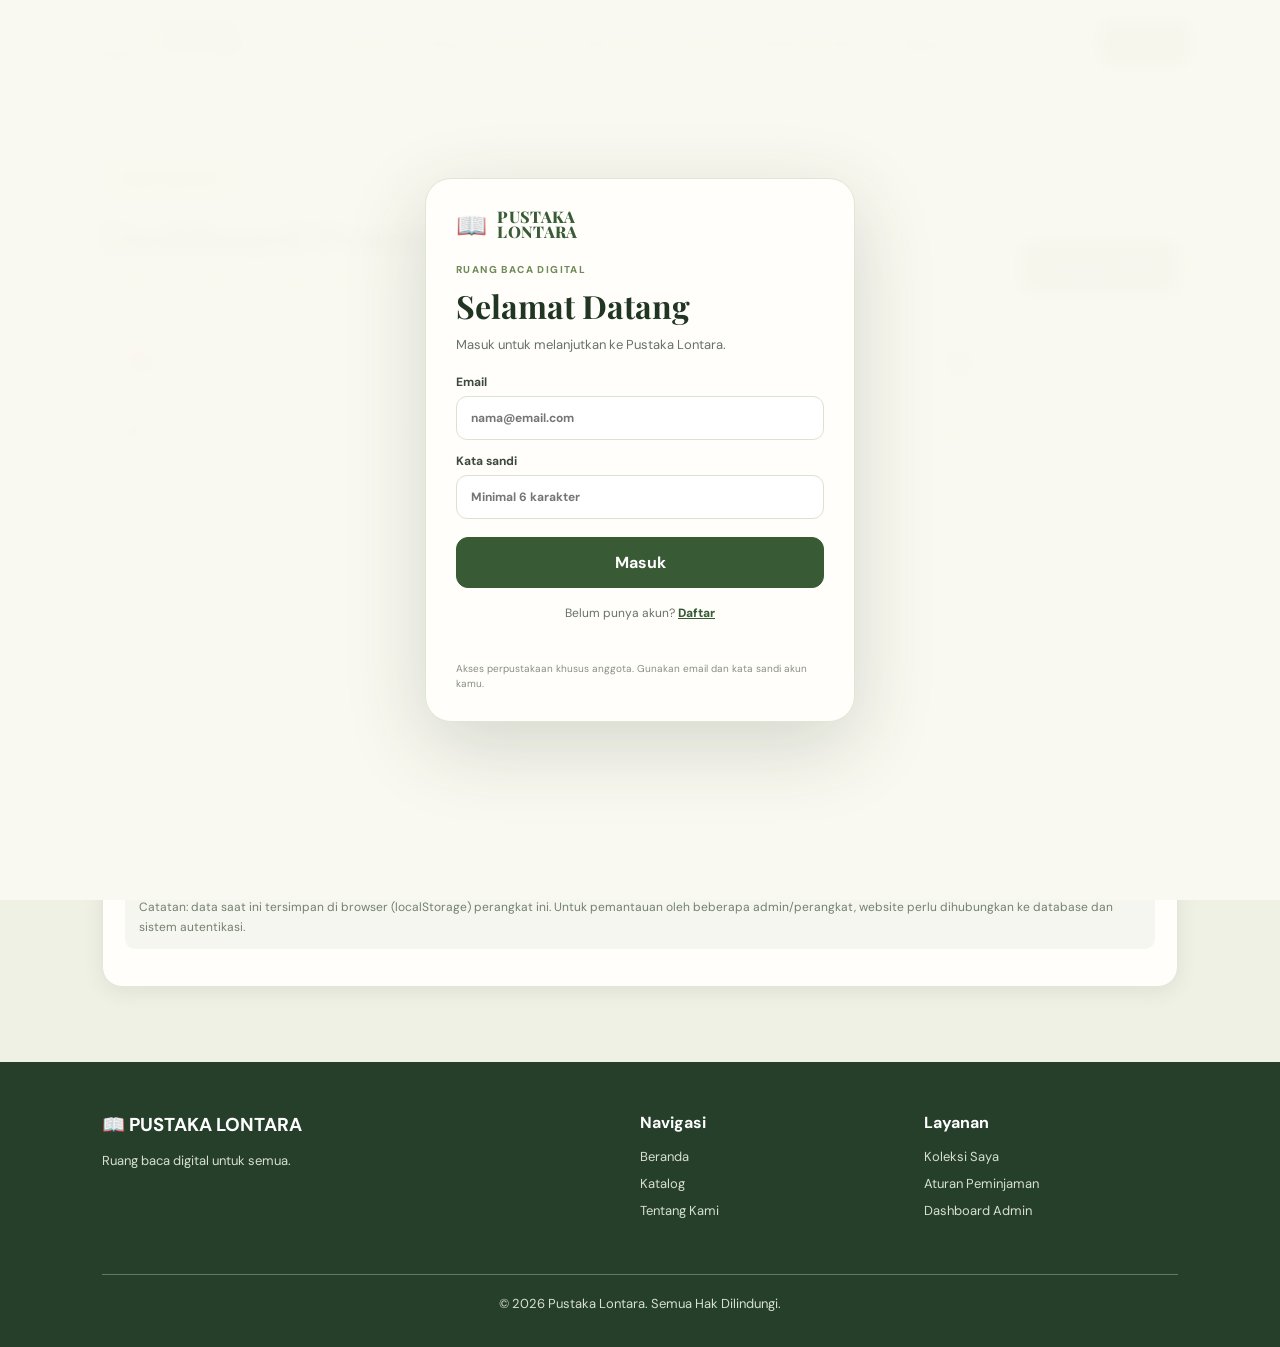
==== commit 7d631384: "Add files via upload" ====
--- a/admin.html
+++ b/admin.html
@@ -1,7 +1,26 @@
-<!DOCTYPE html><html lang="id"><head><meta charset="UTF-8"><meta name="viewport" content="width=device-width, initial-scale=1.0"><title>Dashboard Admin | Pustaka Lontara</title><link rel="stylesheet" href="style.css"><link rel="preconnect" href="https://fonts.googleapis.com"><link href="https://fonts.googleapis.com/css2?family=DM+Sans:wght@400;500;600;700&family=Playfair+Display:wght@600;700;800&display=swap" rel="stylesheet"></head><body><header class="navbar">
+<!DOCTYPE html><html lang="id"><head><script>document.documentElement.classList.add('auth-checking');</script><meta charset="UTF-8"><meta name="viewport" content="width=device-width, initial-scale=1.0"><title>Dashboard Admin | Pustaka Lontara</title><link rel="stylesheet" href="style.css"><link rel="preconnect" href="https://fonts.googleapis.com"><link href="https://fonts.googleapis.com/css2?family=DM+Sans:wght@400;500;600;700&family=Playfair+Display:wght@600;700;800&display=swap" rel="stylesheet"></head><body><header class="navbar">
 <a href="index.html" class="logo"><span class="logo-icon">📖</span><span><strong>PUSTAKA<br>LONTARA</strong><small>Ruang Baca Digital</small></span></a>
 <nav id="navMenu"><a href="index.html">Beranda</a><a href="katalog.html">Katalog</a><a href="buku-fisik.html">Buku Fisik</a><a href="koleksi.html">Koleksi Saya</a><a href="tentang.html">Tentang</a><a href="admin.html">Dashboard Admin</a></nav>
-<div class="nav-actions"><button id="themeToggle" class="theme-btn" title="Ganti tema">☾</button><button id="loginBtn" class="login-btn">Masuk</button><button id="menuToggle" class="menu-btn">☰</button></div></header><main><section class="admin-section section page-section"><div class="admin-heading"><div><span class="eyebrow">PUSAT KONTROL</span><h2>Dashboard Peminjaman</h2><p class="section-desc">Pantau permintaan dan status peminjaman buku.</p></div><button class="btn-primary" id="exportBorrow">↓ Ekspor CSV</button></div><div class="stats-grid"><article class="stat-card"><span>📚</span><small>Total Koleksi</small><strong id="statTotal">0</strong></article><article class="stat-card"><span>📋</span><small>Total Permintaan</small><strong id="statBorrow">0</strong></article><article class="stat-card"><span>⏳</span><small>Menunggu</small><strong id="statWaiting">0</strong></article><article class="stat-card"><span>👥</span><small>Peminjam Unik</small><strong id="statUsers">0</strong></article></div><div class="admin-panel"><div class="admin-tools"><input id="adminSearch" type="search" placeholder="Cari nama, nomor HP, atau buku..."><select id="statusFilter"><option>Semua</option><option>Menunggu</option><option>Disetujui</option><option>Dikembalikan</option></select></div><div class="table-wrap"><table class="borrow-table"><thead><tr><th>Peminjam</th><th>Buku</th><th>Tanggal</th><th>Status</th><th>Perbarui Status</th><th>Estimasi Denda</th><th>Aksi</th></tr></thead><tbody id="borrowTableBody"></tbody></table></div><p class="admin-note">Catatan: data saat ini tersimpan di browser (localStorage) perangkat ini. Untuk pemantauan oleh beberapa admin/perangkat, website perlu dihubungkan ke database dan sistem autentikasi.</p></div></section></main><footer class="footer"><div><h3>📖 PUSTAKA LONTARA</h3><p>Ruang baca digital untuk semua.</p></div><div><h4>Navigasi</h4><a href="index.html">Beranda</a><a href="katalog.html">Katalog</a><a href="tentang.html">Tentang Kami</a></div><div><h4>Layanan</h4><a href="koleksi.html">Koleksi Saya</a><a href="#" id="footerRules">Aturan Peminjaman</a><a href="admin.html">Dashboard Admin</a></div><p class="copyright">© 2026 Pustaka Lontara. Semua Hak Dilindungi.</p></footer><div class="modal" id="loginModal"><div class="modal-content"><button class="modal-close" data-close>×</button><h2>Masuk Pustaka Lontara</h2><form id="loginForm"><input id="loginName" placeholder="Nama lengkap" required><input id="loginEmail" type="email" placeholder="Email" required><button class="btn-primary" type="submit">Masuk</button></form><p class="modal-footer-text">Belum punya akun? <a href="#" id="registerBtn">Daftar di sini</a></p></div></div>
+<div class="nav-actions"><button id="themeToggle" class="theme-btn" title="Ganti tema">☾</button><button id="loginBtn" class="login-btn">Masuk</button><button id="menuToggle" class="menu-btn">☰</button></div></header><main><section class="admin-section section page-section"><div class="admin-heading"><div><span class="eyebrow">PUSAT KONTROL</span><h2>Dashboard Peminjaman</h2><p class="section-desc">Pantau permintaan dan status peminjaman buku.</p></div><button class="btn-primary" id="exportBorrow">↓ Ekspor CSV</button></div><div class="stats-grid"><article class="stat-card"><span>📚</span><small>Total Koleksi</small><strong id="statTotal">0</strong></article><article class="stat-card"><span>📋</span><small>Total Permintaan</small><strong id="statBorrow">0</strong></article><article class="stat-card"><span>⏳</span><small>Menunggu</small><strong id="statWaiting">0</strong></article><article class="stat-card"><span>👥</span><small>Peminjam Unik</small><strong id="statUsers">0</strong></article><article class="stat-card"><span>✦</span><small>Pengajuan Langganan</small><strong id="statSubscriptions">0</strong></article></div><div class="admin-panel"><div class="admin-tools"><input id="adminSearch" type="search" placeholder="Cari nama, nomor HP, atau buku..."><select id="statusFilter"><option>Semua</option><option>Menunggu</option><option>Disetujui</option><option>Dikembalikan</option><option>Dibatalkan</option></select></div><div class="table-wrap"><table class="borrow-table"><thead><tr><th>Peminjam</th><th>Buku</th><th>Tanggal</th><th>Status</th><th>Perbarui Status</th><th>Estimasi Denda</th><th>Aksi</th></tr></thead><tbody id="borrowTableBody"></tbody></table></div><p class="admin-note">Catatan: data saat ini tersimpan di browser (localStorage) perangkat ini. Untuk pemantauan oleh beberapa admin/perangkat, website perlu dihubungkan ke database dan sistem autentikasi.</p></div></section></main><footer class="footer"><div><h3>📖 PUSTAKA LONTARA</h3><p>Ruang baca digital untuk semua.</p></div><div><h4>Navigasi</h4><a href="index.html">Beranda</a><a href="katalog.html">Katalog</a><a href="tentang.html">Tentang Kami</a></div><div><h4>Layanan</h4><a href="koleksi.html">Koleksi Saya</a><a href="#" id="footerRules">Aturan Peminjaman</a><a href="admin.html">Dashboard Admin</a></div><p class="copyright">© 2026 Pustaka Lontara. Semua Hak Dilindungi.</p></footer><div class="modal" id="loginModal"><div class="modal-content"><button class="modal-close" data-close>×</button><h2>Masuk Pustaka Lontara</h2><form id="loginForm"><input id="loginName" placeholder="Nama lengkap" required><input id="loginEmail" type="email" placeholder="Email" required><button class="btn-primary" type="submit">Masuk</button></form><p class="modal-footer-text">Belum punya akun? <a href="#" id="registerBtn">Daftar di sini</a></p></div></div>
 <div class="modal" id="borrowModal"><div class="modal-content"><button class="modal-close" data-close>×</button><h2>Formulir Peminjaman</h2><div id="selectedBookBadge" class="selected-book"></div><form id="borrowForm"><input id="borrowName" placeholder="Nama lengkap" required><input id="borrowPhone" type="tel" placeholder="Nomor HP / WhatsApp" required><textarea id="borrowAddress" placeholder="Alamat lengkap" required></textarea><button class="btn-primary" type="submit">Kirim Permintaan</button></form></div></div>
 <div class="modal" id="rulesModal"><div class="modal-content"><button class="modal-close" data-close>×</button><h2>Aturan Peminjaman</h2><div class="rules-list"><p>1. Isi data peminjam dengan benar.</p><p>2. Tunggu konfirmasi dari admin.</p><p>3. Jaga buku yang dipinjam dengan baik.</p><p>4. Kembalikan buku sesuai waktu yang disepakati.</p></div></div></div>
-<div class="modal" id="detailModal"><div class="modal-content detail-content"><button class="modal-close" data-close>×</button><img id="detailModalCover" src="" alt="Sampul buku"><div id="detailModalInfo"></div></div></div><div class="toast" id="toast"></div><script src="script.js"></script><script src="enhancements.js"></script></body></html>+<div class="modal" id="detailModal"><div class="modal-content detail-content"><button class="modal-close" data-close>×</button><img id="detailModalCover" src="" alt="Sampul buku"><div id="detailModalInfo"></div></div></div><div class="toast" id="toast"></div><script src="script.js"></script><script src="enhancements.js"></script>
+<nav class="mobile-bottom-nav" aria-label="Navigasi utama mobile">
+  <a href="index.html" class="" >
+    <span class="mobile-nav-icon" aria-hidden="true">⌂</span><span>Beranda</span>
+  </a>
+  <a href="katalog.html" class="" >
+    <span class="mobile-nav-icon" aria-hidden="true">▤</span><span>Katalog</span>
+  </a>
+  <a href="langganan.html" class="" >
+    <span class="mobile-nav-icon" aria-hidden="true">♛</span><span>Langganan</span>
+  </a>
+  <a href="koleksi.html" class="" >
+    <span class="mobile-nav-icon" aria-hidden="true">♙</span><span>Profil</span>
+  </a>
+  <a href="index.html#themeToggle">
+    <span class="mobile-nav-icon" aria-hidden="true">⚙</span><span>Pengaturan</span>
+  </a>
+</nav>
+
+</body></html>
--- a/style.css
+++ b/style.css
@@ -1598,3 +1598,66 @@
   .catalog-search-box{width:100%;box-sizing:border-box}
   .catalog-search-wrap select{width:100%}
 }
+
+/* Polished membership cards and initial authentication curtain */
+html.auth-checking body{visibility:hidden}
+.auth-gate.visible{backdrop-filter:blur(8px)}
+.auth-card{border-radius:26px;box-shadow:0 24px 80px rgba(36,55,32,.18)}
+.auth-brand{letter-spacing:.3px}
+.auth-form input:focus{outline:3px solid rgba(113,139,88,.16);border-color:var(--sage)}
+.membership-grid-three{grid-template-columns:repeat(3,minmax(0,1fr))}
+.membership-card{display:flex;flex-direction:column;align-items:flex-start;min-height:260px}
+.membership-card p{flex:1}
+.membership-card.featured-plan{transform:translateY(-5px)}
+.admin-note{font-size:12px;color:#74806f;line-height:1.6;margin:10px 0 15px}
+@media(max-width:800px){.membership-grid-three{grid-template-columns:1fr}.membership-card.featured-plan{transform:none}}
+
+
+/* Navigasi bawah khusus HP — desktop tetap memakai navbar atas */
+.mobile-bottom-nav { display: none; }
+
+@media (max-width: 768px) {
+  .mobile-bottom-nav {
+    position: fixed;
+    z-index: 1000;
+    left: 0;
+    right: 0;
+    bottom: 0;
+    display: grid;
+    grid-template-columns: repeat(5, minmax(0, 1fr));
+    align-items: center;
+    min-height: 66px;
+    padding: 7px 6px calc(7px + env(safe-area-inset-bottom));
+    background: rgba(250, 249, 241, .97);
+    border-top: 1px solid rgba(90, 110, 75, .16);
+    box-shadow: 0 -5px 20px rgba(35, 45, 30, .08);
+    backdrop-filter: blur(12px);
+  }
+  .mobile-bottom-nav a {
+    display: flex;
+    min-width: 0;
+    flex-direction: column;
+    align-items: center;
+    justify-content: center;
+    gap: 4px;
+    padding: 3px 1px;
+    color: #858e80;
+    font-size: 10px;
+    font-weight: 650;
+    line-height: 1.15;
+    text-decoration: none;
+    white-space: nowrap;
+  }
+  .mobile-bottom-nav a .mobile-nav-icon {
+    font-size: 20px;
+    line-height: 1;
+  }
+  .mobile-bottom-nav a.active { color: var(--sage-dark); }
+  body { padding-bottom: 84px; }
+  body.dark-mode .mobile-bottom-nav {
+    background: rgba(32, 47, 36, .97);
+    border-color: #526b53;
+  }
+  body.dark-mode .mobile-bottom-nav a { color: #aab7a5; }
+  body.dark-mode .mobile-bottom-nav a.active { color: #e2edda; }
+}
